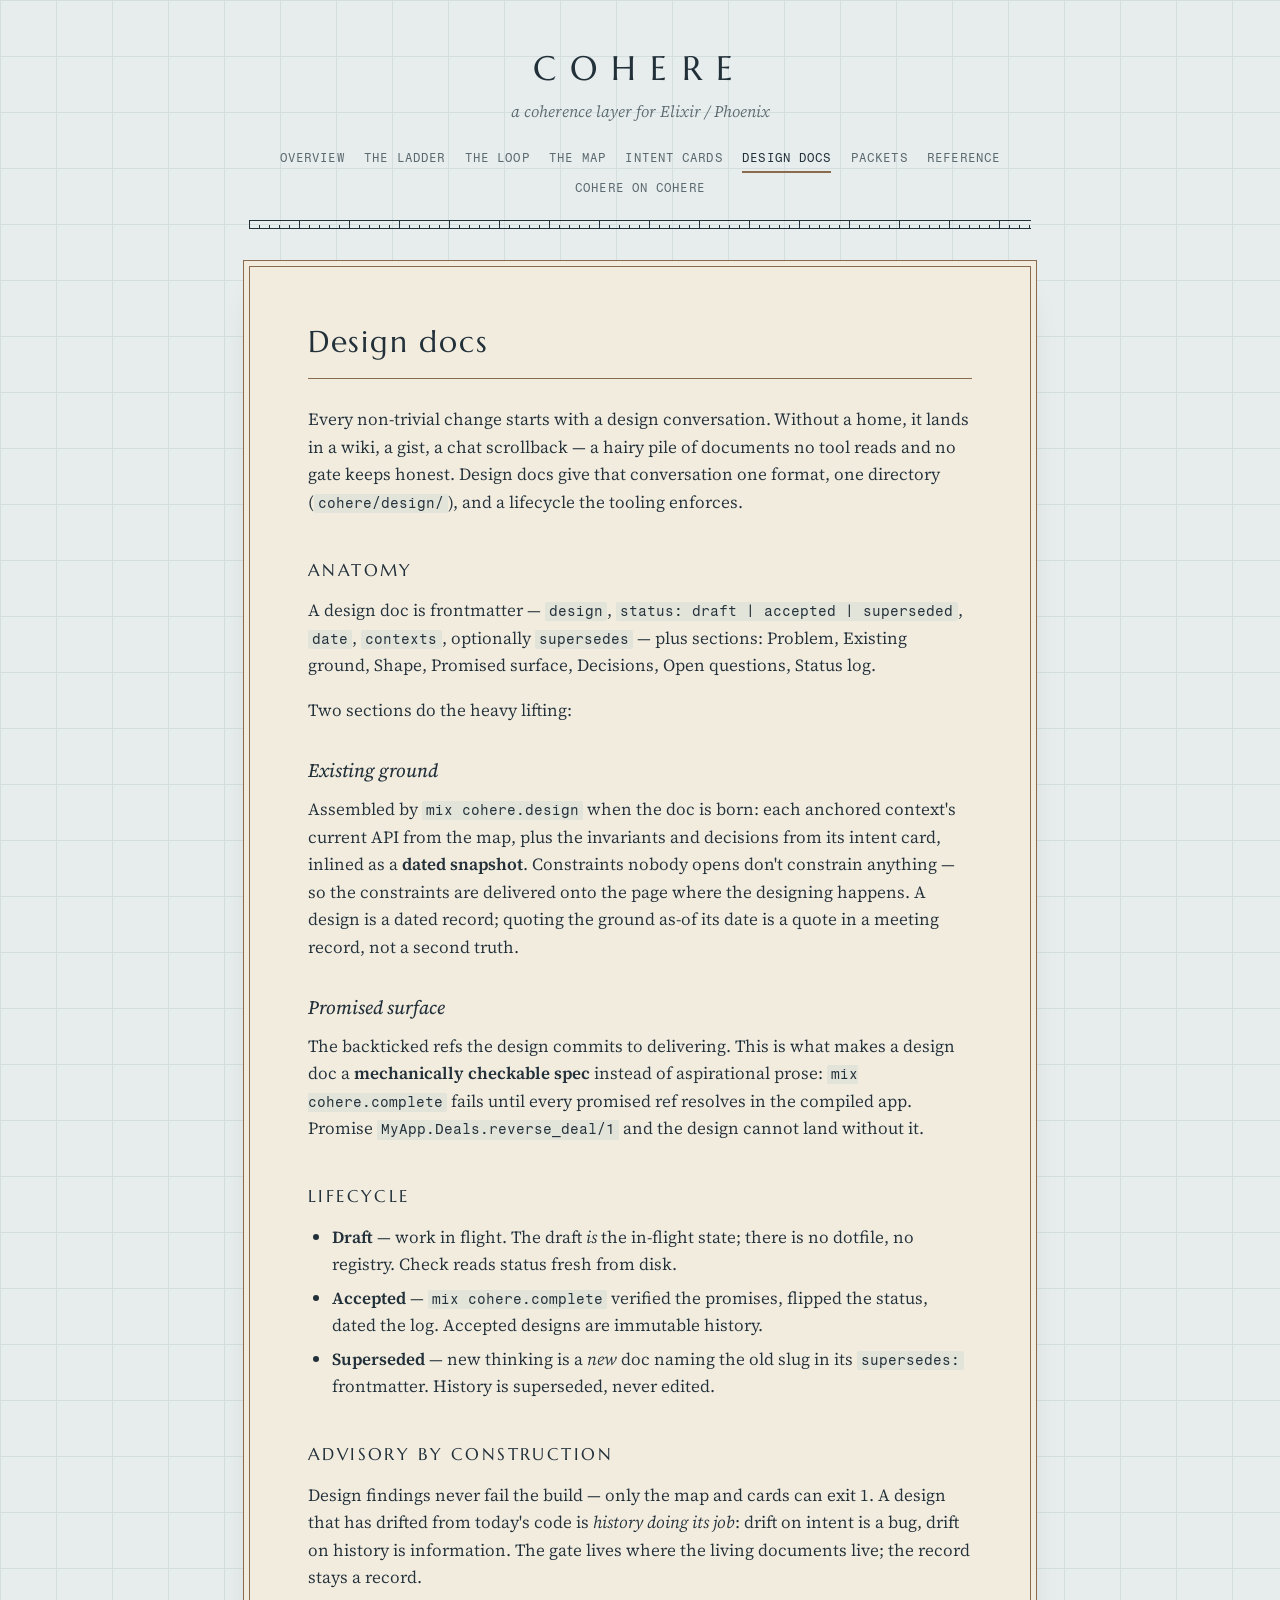
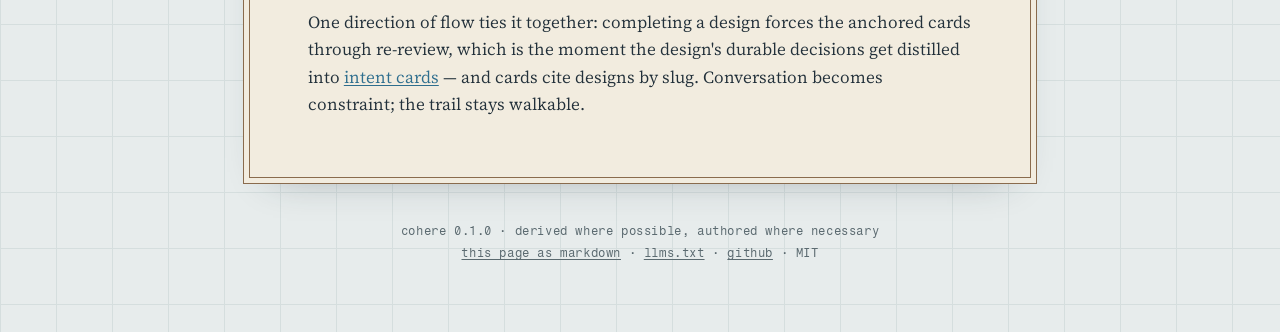
==== docs/design-docs.html @ c6f62d56 "The docs site: a survey chart, gated like the map Nine pages + llms.txt at docs/, served by GitHub P" ====
<!doctype html>
<html lang="en">
<head>
<meta charset="utf-8">
<meta name="viewport" content="width=device-width, initial-scale=1">
<title>Design docs · cohere</title>
<meta name="description" content="The design conversation you'd have anyway, landing in one format the tooling reads.">
<link rel="preconnect" href="https://fonts.googleapis.com">
<link rel="preconnect" href="https://fonts.gstatic.com" crossorigin>
<link href="https://fonts.googleapis.com/css2?family=Marcellus&family=Source+Serif+4:ital,opsz,wght@0,8..60,300..700;1,8..60,300..700&family=Fragment+Mono:ital@0;1&display=swap" rel="stylesheet">
<link rel="stylesheet" href="assets/site.css">
<link rel="icon" href="data:image/svg+xml,%3Csvg xmlns='http://www.w3.org/2000/svg' viewBox='0 0 32 32'%3E%3Cg fill='none' stroke='%238a6b4d' stroke-width='1.6'%3E%3Cpath d='M16 3 C 24 2.5, 29.5 9, 29 16 C 28.5 24, 22 29.5, 15 29 C 8 28.5, 2.5 23, 3 15.5 C 3.5 8, 9 3.5, 16 3 Z'/%3E%3Cpath d='M16 8.5 C 21 8.2, 24.5 12, 24 16.5 C 23.5 21, 20 24, 15.5 23.5 C 11 23, 8 20, 8.5 15.5 C 9 11, 12 8.8, 16 8.5 Z'/%3E%3Ccircle cx='16' cy='16' r='2.2' fill='%2322303a' stroke='none'/%3E%3C/g%3E%3C/svg%3E">
</head>
<body class="page-authored">
<a class="skip" href="#main">Skip to content</a>
<header class="masthead">
  <a class="brand" href="index.html">Cohere</a>
  <p class="brand-sub">a coherence layer for Elixir / Phoenix</p>
  <nav aria-label="Pages">
    <a href="index.html">Overview</a><a href="ladder.html">The ladder</a><a href="loop.html">The loop</a><a href="the-map.html">The map</a><a href="intent-cards.html">Intent cards</a><a href="design-docs.html" aria-current="page">Design docs</a><a href="packets.html">Packets</a><a href="reference.html">Reference</a><a href="self.html">Cohere on cohere</a>
  </nav>
</header>
<div class="graduation" aria-hidden="true"></div>
<main id="main" class="sheet">

<h1 class="page-title">Design docs</h1>

<p>Every non-trivial change starts with a design conversation. Without a
home, it lands in a wiki, a gist, a chat scrollback — a hairy pile of
documents no tool reads and no gate keeps honest. Design docs give
that conversation one format, one directory (<code>cohere/design/</code>), and a
lifecycle the tooling enforces.</p>
<h2 id="anatomy">Anatomy</h2>
<p>A design doc is frontmatter — <code>design</code>, <code>status: draft | accepted |
superseded</code>, <code>date</code>, <code>contexts</code>, optionally <code>supersedes</code> — plus
sections: Problem, Existing ground, Shape, Promised surface,
Decisions, Open questions, Status log.</p>
<p>Two sections do the heavy lifting:</p>
<h3 id="existing-ground">Existing ground</h3>
<p>Assembled by <code>mix cohere.design</code> when the doc is born: each anchored
context's current API from the map, plus the invariants and decisions
from its intent card, inlined as a <strong>dated snapshot</strong>. Constraints
nobody opens don't constrain anything — so the constraints are
delivered onto the page where the designing happens. A design is a
dated record; quoting the ground as-of its date is a quote in a
meeting record, not a second truth.</p>
<h3 id="promised-surface">Promised surface</h3>
<p>The backticked refs the design commits to delivering. This is what
makes a design doc a <strong>mechanically checkable spec</strong> instead of
aspirational prose: <code>mix cohere.complete</code> fails until every promised
ref resolves in the compiled app. Promise <code>MyApp.Deals.reverse_deal/1</code>
and the design cannot land without it.</p>
<h2 id="lifecycle">Lifecycle</h2>
<ul>
<li><strong>Draft</strong> — work in flight. The draft <em>is</em> the in-flight state;
there is no dotfile, no registry. Check reads status fresh from disk.</li>
<li><strong>Accepted</strong> — <code>mix cohere.complete</code> verified the promises, flipped
the status, dated the log. Accepted designs are immutable history.</li>
<li><strong>Superseded</strong> — new thinking is a <em>new</em> doc naming the old slug in
its <code>supersedes:</code> frontmatter. History is superseded, never edited.</li>
</ul>
<h2 id="advisory-by-construction">Advisory by construction</h2>
<p>Design findings never fail the build — only the map and cards can
exit 1. A design that has drifted from today's code is <em>history doing
its job</em>: drift on intent is a bug, drift on history is information.
The gate lives where the living documents live; the record stays a
record.</p>
<p>One direction of flow ties it together: completing a design forces the
anchored cards through re-review, which is the moment the design's
durable decisions get distilled into <a href="intent-cards.html">intent cards</a>
— and cards cite designs by slug. Conversation becomes constraint;
the trail stays walkable.</p>
</main>
<footer>
  <p>cohere 0.1.0 · derived where possible, authored where necessary</p>
  <p><a href="design-docs.md">this page as markdown</a> · <a href="llms.txt">llms.txt</a> · <a href="https://github.com/mhyrr/cohere">github</a> · MIT</p>
</footer>
</body>
</html>
---- docs/assets/site.css ----
/* cohere docs — the survey chart.
   Two papers carry the thesis: authored content sits on buff (land),
   derived content on white (soundings). Chart magenta is reserved for
   drift and hazard — nothing decorative may use it. */

:root {
  --ground: #e7ecec;        /* bathymetric wash — the water the sheet sits on */
  --ground-line: #d5dede;   /* graticule */
  --paper: #f2ecdf;         /* buff — authored sheet */
  --paper-edge: #e4dbc8;
  --card: #fdfdfa;          /* white — derived blocks and sheets */
  --ink: #22303a;           /* deep chart ink */
  --ink-soft: #5b6a70;
  --contour: #8a6b4d;       /* contour brown — rules and structure */
  --contour-faint: #cbbca2;
  --water: #2e6e8e;         /* bathy blue — links */
  --hazard: #c21e6e;        /* chart magenta — drift/hazard ONLY */
  --serif: "Source Serif 4", Georgia, serif;
  --display: "Marcellus", Georgia, serif;
  --mono: "Fragment Mono", ui-monospace, "SF Mono", monospace;
}

* { box-sizing: border-box; margin: 0; padding: 0; }

html { font-size: 17px; }

body {
  font-family: var(--serif);
  font-weight: 380;
  color: var(--ink);
  line-height: 1.62;
  background-color: var(--ground);
  background-image:
    linear-gradient(var(--ground-line) 1px, transparent 1px),
    linear-gradient(90deg, var(--ground-line) 1px, transparent 1px);
  background-size: 56px 56px;
  min-height: 100vh;
  display: flex;
  flex-direction: column;
  align-items: center;
  padding: 0 1.25rem 4rem;
}

.skip {
  position: absolute;
  left: -9999px;
  background: var(--card);
  padding: 0.5rem 1rem;
}
.skip:focus { left: 1rem; top: 1rem; z-index: 10; }

a { color: var(--water); text-decoration-thickness: 1px; text-underline-offset: 2px; }
a:hover { text-decoration-thickness: 2px; }
:focus-visible { outline: 2px solid var(--water); outline-offset: 2px; }

/* -- masthead: the chart's title block ----------------------------------- */

.masthead {
  width: min(46rem, 100%);
  text-align: center;
  padding: 2.4rem 0 1.1rem;
}

.brand {
  font-family: var(--display);
  font-size: 2rem;
  letter-spacing: 0.42em;
  text-indent: 0.42em; /* recenters tracked caps */
  text-transform: uppercase;
  color: var(--ink);
  text-decoration: none;
}

.brand-sub {
  font-family: var(--serif);
  font-style: italic;
  color: var(--ink-soft);
  font-size: 0.95rem;
  margin-top: 0.15rem;
}

.masthead nav {
  margin-top: 1.15rem;
  display: flex;
  flex-wrap: wrap;
  justify-content: center;
  gap: 0.1rem 1.15rem;
}

.masthead nav a {
  font-family: var(--mono);
  font-size: 0.72rem;
  letter-spacing: 0.09em;
  text-transform: uppercase;
  color: var(--ink-soft);
  text-decoration: none;
  padding: 0.2rem 0;
}

.masthead nav a:hover { color: var(--ink); }
.masthead nav a[aria-current="page"] {
  color: var(--ink);
  border-bottom: 2px solid var(--contour);
}

/* -- graduation strip: the neatline's tick scale -------------------------- */

.graduation {
  width: min(46rem, 100%);
  height: 9px;
  border-top: 1px solid var(--ink);
  border-bottom: 1px solid var(--ink);
  background-image:
    repeating-linear-gradient(90deg, var(--ink) 0 1px, transparent 1px 10px),
    repeating-linear-gradient(90deg, var(--ink) 0 1px, transparent 1px 50px);
  background-size: 100% 3px, 100% 7px;
  background-position: bottom, bottom;
  background-repeat: no-repeat;
  margin-bottom: 2.2rem;
}

/* -- the sheet: buff for authored pages, white for derived ---------------- */

.sheet {
  width: min(46rem, 100%);
  background: var(--paper);
  border: 1px solid var(--contour);
  box-shadow: 0 0 0 5px var(--paper), 0 0 0 6px var(--contour),
    0 18px 40px -24px rgba(34, 48, 58, 0.45);
  padding: 3rem 3.4rem 3.4rem;
}

.page-derived .sheet { background: var(--card); box-shadow: 0 0 0 5px var(--card), 0 0 0 6px var(--contour), 0 18px 40px -24px rgba(34, 48, 58, 0.45); }

/* -- type ------------------------------------------------------------------ */

.page-title {
  font-family: var(--display);
  font-weight: 400;
  font-size: 1.75rem;
  letter-spacing: 0.06em;
  border-bottom: 1px solid var(--contour);
  padding-bottom: 0.7rem;
  margin-bottom: 1.6rem;
}

/* land features: tracked roman caps */
h2 {
  font-family: var(--display);
  font-weight: 400;
  font-size: 1.02rem;
  letter-spacing: 0.14em;
  text-transform: uppercase;
  color: var(--ink);
  margin: 2.3rem 0 0.8rem;
}

/* water features: italic serif, the chart convention */
h3 {
  font-family: var(--serif);
  font-style: italic;
  font-weight: 480;
  font-size: 1.12rem;
  margin: 1.8rem 0 0.6rem;
}

h4 {
  font-family: var(--mono);
  font-size: 0.8rem;
  letter-spacing: 0.08em;
  text-transform: uppercase;
  color: var(--ink-soft);
  margin: 1.5rem 0 0.5rem;
}

p { margin: 0 0 1rem; }
p:last-child { margin-bottom: 0; }

ul, ol { margin: 0 0 1rem 1.4rem; }
li { margin-bottom: 0.35rem; }

strong { font-weight: 620; }

blockquote {
  font-style: italic;
  color: var(--ink-soft);
  border-left: 2px solid var(--contour);
  padding-left: 1.1rem;
  margin: 1.4rem 0;
}

hr {
  border: none;
  border-top: 1px dashed var(--contour-faint);
  margin: 2rem 0;
}

/* -- code: soundings -------------------------------------------------------- */

code {
  font-family: var(--mono);
  font-size: 0.83em;
  /* keep ~> and -> literal; an arrow ligature in Elixir version specs lies */
  font-variant-ligatures: none;
  font-feature-settings: "liga" 0, "calt" 0;
}

p code, li code, h2 code, h3 code, blockquote code {
  background: rgba(46, 110, 142, 0.08);
  padding: 0.08em 0.3em;
  border-radius: 2px;
}

pre {
  background: var(--card);
  border: 1px solid var(--paper-edge);
  border-left: 3px solid var(--contour-faint);
  padding: 1rem 1.15rem;
  overflow-x: auto;
  margin: 0 0 1.15rem;
  line-height: 1.5;
}

.page-derived pre {
  background: #f2f6f7; /* soundings sit on pale water in a white sheet */
  border-color: var(--ground-line);
}

pre code { font-size: 0.78rem; background: none; padding: 0; }

/* -- the signature: edition notices on derived content ---------------------- */

.stamp {
  font-family: var(--mono);
  font-size: 0.7rem;
  letter-spacing: 0.05em;
  color: var(--ink-soft);
  border-top: 1px solid var(--contour);
  border-bottom: 1px solid var(--contour);
  padding: 0.4rem 0.1rem;
  margin: 1.6rem 0;
}

.stamp::before { content: "⌖ "; color: var(--contour); }

/* embedded document panels on the self page */
.derived-doc, .authored-doc {
  border: 1px solid var(--paper-edge);
  padding: 1.6rem 1.8rem;
  margin: 1.2rem 0 1.8rem;
}
.derived-doc { background: var(--card); }
.page-derived .authored-doc { background: var(--paper); border-color: var(--contour-faint); }

/* -- hazard: chart magenta, drift semantics only ----------------------------- */

.hazard { color: var(--hazard); }

pre .hazard { font-weight: 400; }

/* -- hero (index only) -------------------------------------------------------- */

.hero {
  position: relative;
  padding: 1.2rem 0 0.4rem;
  margin-bottom: 1rem;
}

.hero-contours {
  position: absolute;
  right: -2.2rem;
  top: -1.8rem;
  width: 300px;
  max-width: 55%;
  opacity: 0.5;
  pointer-events: none;
}

.hero-thesis {
  position: relative;
  font-family: var(--serif);
  font-style: italic;
  font-weight: 420;
  font-size: 1.42rem;
  line-height: 1.5;
  max-width: 33ch;
  margin-bottom: 1.2rem;
}

.hero-attribution {
  position: relative;
  font-family: var(--mono);
  font-size: 0.72rem;
  letter-spacing: 0.06em;
  color: var(--ink-soft);
}

/* -- ladder rungs (index + ladder pages) --------------------------------------- */

.rungs { list-style: none; margin: 1.2rem 0 1.4rem; }

.rungs li {
  display: grid;
  grid-template-columns: 3.2rem 11.5rem 1fr;
  gap: 0 1rem;
  padding: 0.55rem 0.2rem;
  border-top: 1px solid var(--contour-faint);
  align-items: baseline;
}

.rungs li:last-child { border-bottom: 1px solid var(--contour-faint); }

.rungs .lvl {
  font-family: var(--mono);
  font-size: 0.75rem;
  letter-spacing: 0.06em;
  color: var(--contour);
}

.rungs .what {
  font-family: var(--display);
  font-size: 0.85rem;
  letter-spacing: 0.07em;
  text-transform: uppercase;
}

.rungs .how { color: var(--ink-soft); font-size: 0.92rem; }

/* -- footer --------------------------------------------------------------------- */

footer {
  width: min(46rem, 100%);
  text-align: center;
  font-family: var(--mono);
  font-size: 0.7rem;
  letter-spacing: 0.05em;
  color: var(--ink-soft);
  margin-top: 2.4rem;
}

footer p { margin: 0.2rem 0; }
footer a { color: var(--ink-soft); }

/* -- small screens ----------------------------------------------------------------- */

@media (max-width: 640px) {
  html { font-size: 16px; }
  .sheet { padding: 1.8rem 1.3rem 2rem; }
  .rungs li { grid-template-columns: 2.4rem 1fr; }
  .rungs .how { grid-column: 2; margin-top: 0.15rem; }
  .hero-contours { display: none; }
  .hero-thesis { max-width: none; }
}

@media (prefers-reduced-motion: reduce) {
  * { animation: none !important; transition: none !important; }
}
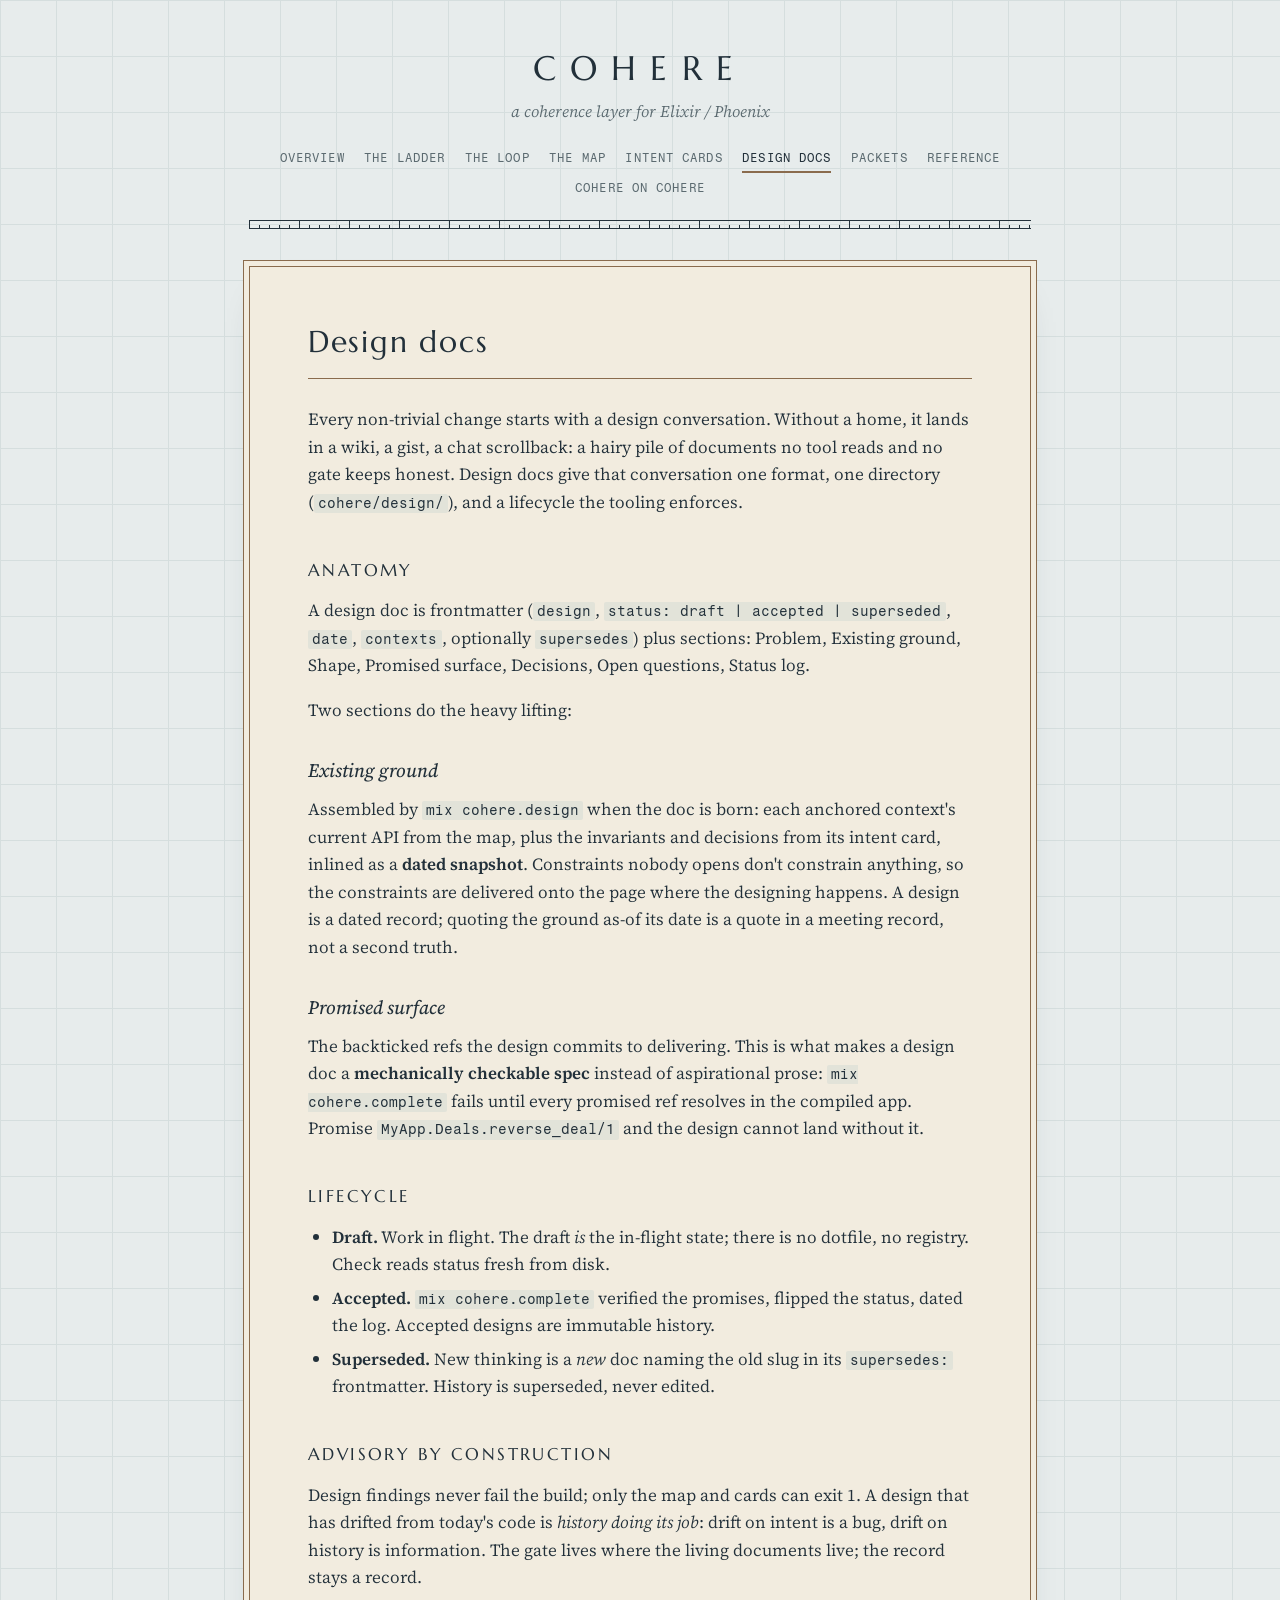
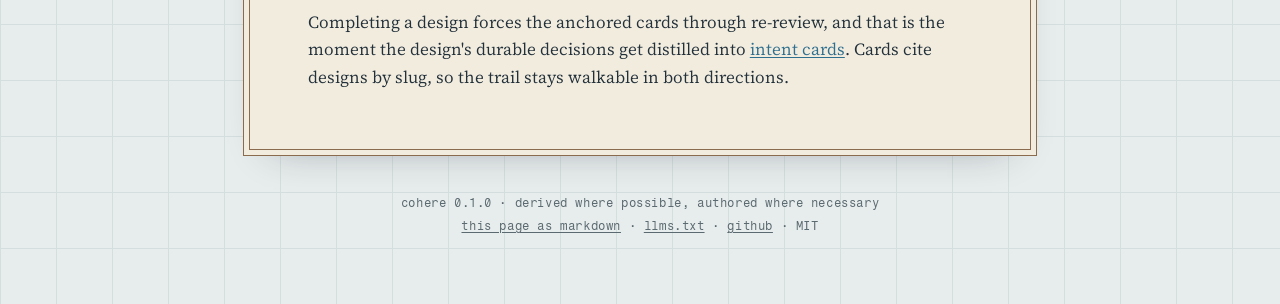
==== commit 1a24bfcd: "Copy sweep: the pages stop announcing The hero caption pointed at its own thesis; it's gone. Em dash" ====
--- a/docs/design-docs.html
+++ b/docs/design-docs.html
@@ -26,13 +26,13 @@
 <h1 class="page-title">Design docs</h1>
 
 <p>Every non-trivial change starts with a design conversation. Without a
-home, it lands in a wiki, a gist, a chat scrollback — a hairy pile of
+home, it lands in a wiki, a gist, a chat scrollback: a hairy pile of
 documents no tool reads and no gate keeps honest. Design docs give
 that conversation one format, one directory (<code>cohere/design/</code>), and a
 lifecycle the tooling enforces.</p>
 <h2 id="anatomy">Anatomy</h2>
-<p>A design doc is frontmatter — <code>design</code>, <code>status: draft | accepted |
-superseded</code>, <code>date</code>, <code>contexts</code>, optionally <code>supersedes</code> — plus
+<p>A design doc is frontmatter (<code>design</code>, <code>status: draft | accepted |
+superseded</code>, <code>date</code>, <code>contexts</code>, optionally <code>supersedes</code>) plus
 sections: Problem, Existing ground, Shape, Promised surface,
 Decisions, Open questions, Status log.</p>
 <p>Two sections do the heavy lifting:</p>
@@ -40,7 +40,7 @@
 <p>Assembled by <code>mix cohere.design</code> when the doc is born: each anchored
 context's current API from the map, plus the invariants and decisions
 from its intent card, inlined as a <strong>dated snapshot</strong>. Constraints
-nobody opens don't constrain anything — so the constraints are
+nobody opens don't constrain anything, so the constraints are
 delivered onto the page where the designing happens. A design is a
 dated record; quoting the ground as-of its date is a quote in a
 meeting record, not a second truth.</p>
@@ -52,24 +52,23 @@
 and the design cannot land without it.</p>
 <h2 id="lifecycle">Lifecycle</h2>
 <ul>
-<li><strong>Draft</strong> — work in flight. The draft <em>is</em> the in-flight state;
+<li><strong>Draft.</strong> Work in flight. The draft <em>is</em> the in-flight state;
 there is no dotfile, no registry. Check reads status fresh from disk.</li>
-<li><strong>Accepted</strong> — <code>mix cohere.complete</code> verified the promises, flipped
+<li><strong>Accepted.</strong> <code>mix cohere.complete</code> verified the promises, flipped
 the status, dated the log. Accepted designs are immutable history.</li>
-<li><strong>Superseded</strong> — new thinking is a <em>new</em> doc naming the old slug in
+<li><strong>Superseded.</strong> New thinking is a <em>new</em> doc naming the old slug in
 its <code>supersedes:</code> frontmatter. History is superseded, never edited.</li>
 </ul>
 <h2 id="advisory-by-construction">Advisory by construction</h2>
-<p>Design findings never fail the build — only the map and cards can
+<p>Design findings never fail the build; only the map and cards can
 exit 1. A design that has drifted from today's code is <em>history doing
 its job</em>: drift on intent is a bug, drift on history is information.
 The gate lives where the living documents live; the record stays a
 record.</p>
-<p>One direction of flow ties it together: completing a design forces the
-anchored cards through re-review, which is the moment the design's
-durable decisions get distilled into <a href="intent-cards.html">intent cards</a>
-— and cards cite designs by slug. Conversation becomes constraint;
-the trail stays walkable.</p>
+<p>Completing a design forces the anchored cards through re-review, and
+that is the moment the design's durable decisions get distilled into
+<a href="intent-cards.html">intent cards</a>. Cards cite designs by slug, so the
+trail stays walkable in both directions.</p>
 </main>
 <footer>
   <p>cohere 0.1.0 · derived where possible, authored where necessary</p>
--- a/docs/assets/site.css
+++ b/docs/assets/site.css
@@ -287,14 +287,6 @@
   margin-bottom: 1.2rem;
 }
 
-.hero-attribution {
-  position: relative;
-  font-family: var(--mono);
-  font-size: 0.72rem;
-  letter-spacing: 0.06em;
-  color: var(--ink-soft);
-}
-
 /* -- ladder rungs (index + ladder pages) --------------------------------------- */
 
 .rungs { list-style: none; margin: 1.2rem 0 1.4rem; }
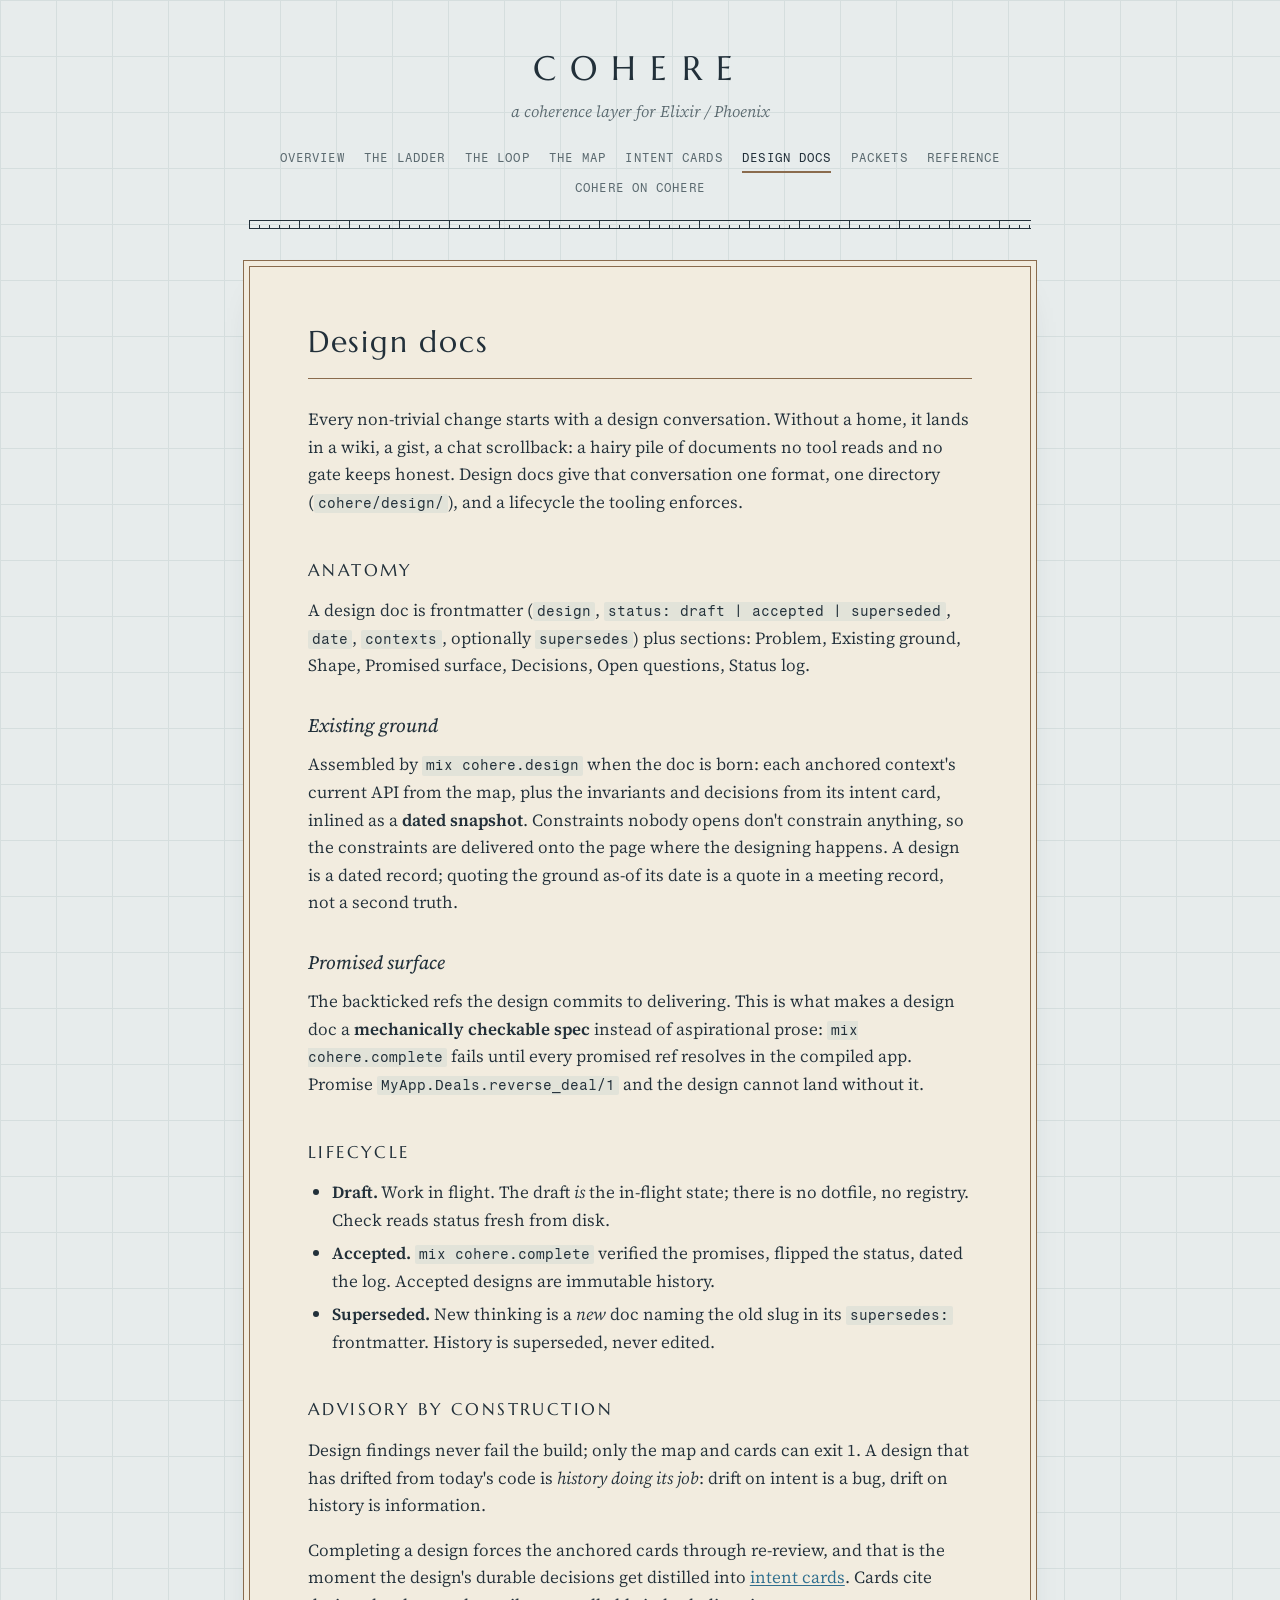
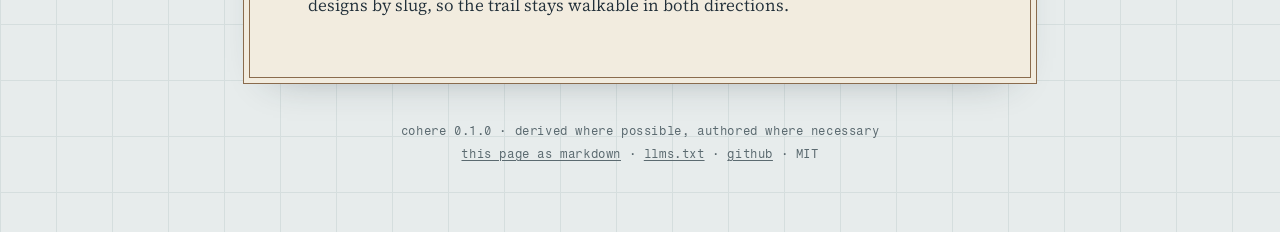
==== commit 70d74174: "Copy pass two: fewer epigrams, no ticks 'The tool assembles; the mind judges' and its semicolon-pivo" ====
--- a/docs/design-docs.html
+++ b/docs/design-docs.html
@@ -35,7 +35,6 @@
 superseded</code>, <code>date</code>, <code>contexts</code>, optionally <code>supersedes</code>) plus
 sections: Problem, Existing ground, Shape, Promised surface,
 Decisions, Open questions, Status log.</p>
-<p>Two sections do the heavy lifting:</p>
 <h3 id="existing-ground">Existing ground</h3>
 <p>Assembled by <code>mix cohere.design</code> when the doc is born: each anchored
 context's current API from the map, plus the invariants and decisions
@@ -62,9 +61,7 @@
 <h2 id="advisory-by-construction">Advisory by construction</h2>
 <p>Design findings never fail the build; only the map and cards can
 exit 1. A design that has drifted from today's code is <em>history doing
-its job</em>: drift on intent is a bug, drift on history is information.
-The gate lives where the living documents live; the record stays a
-record.</p>
+its job</em>: drift on intent is a bug, drift on history is information.</p>
 <p>Completing a design forces the anchored cards through re-review, and
 that is the moment the design's durable decisions get distilled into
 <a href="intent-cards.html">intent cards</a>. Cards cite designs by slug, so the
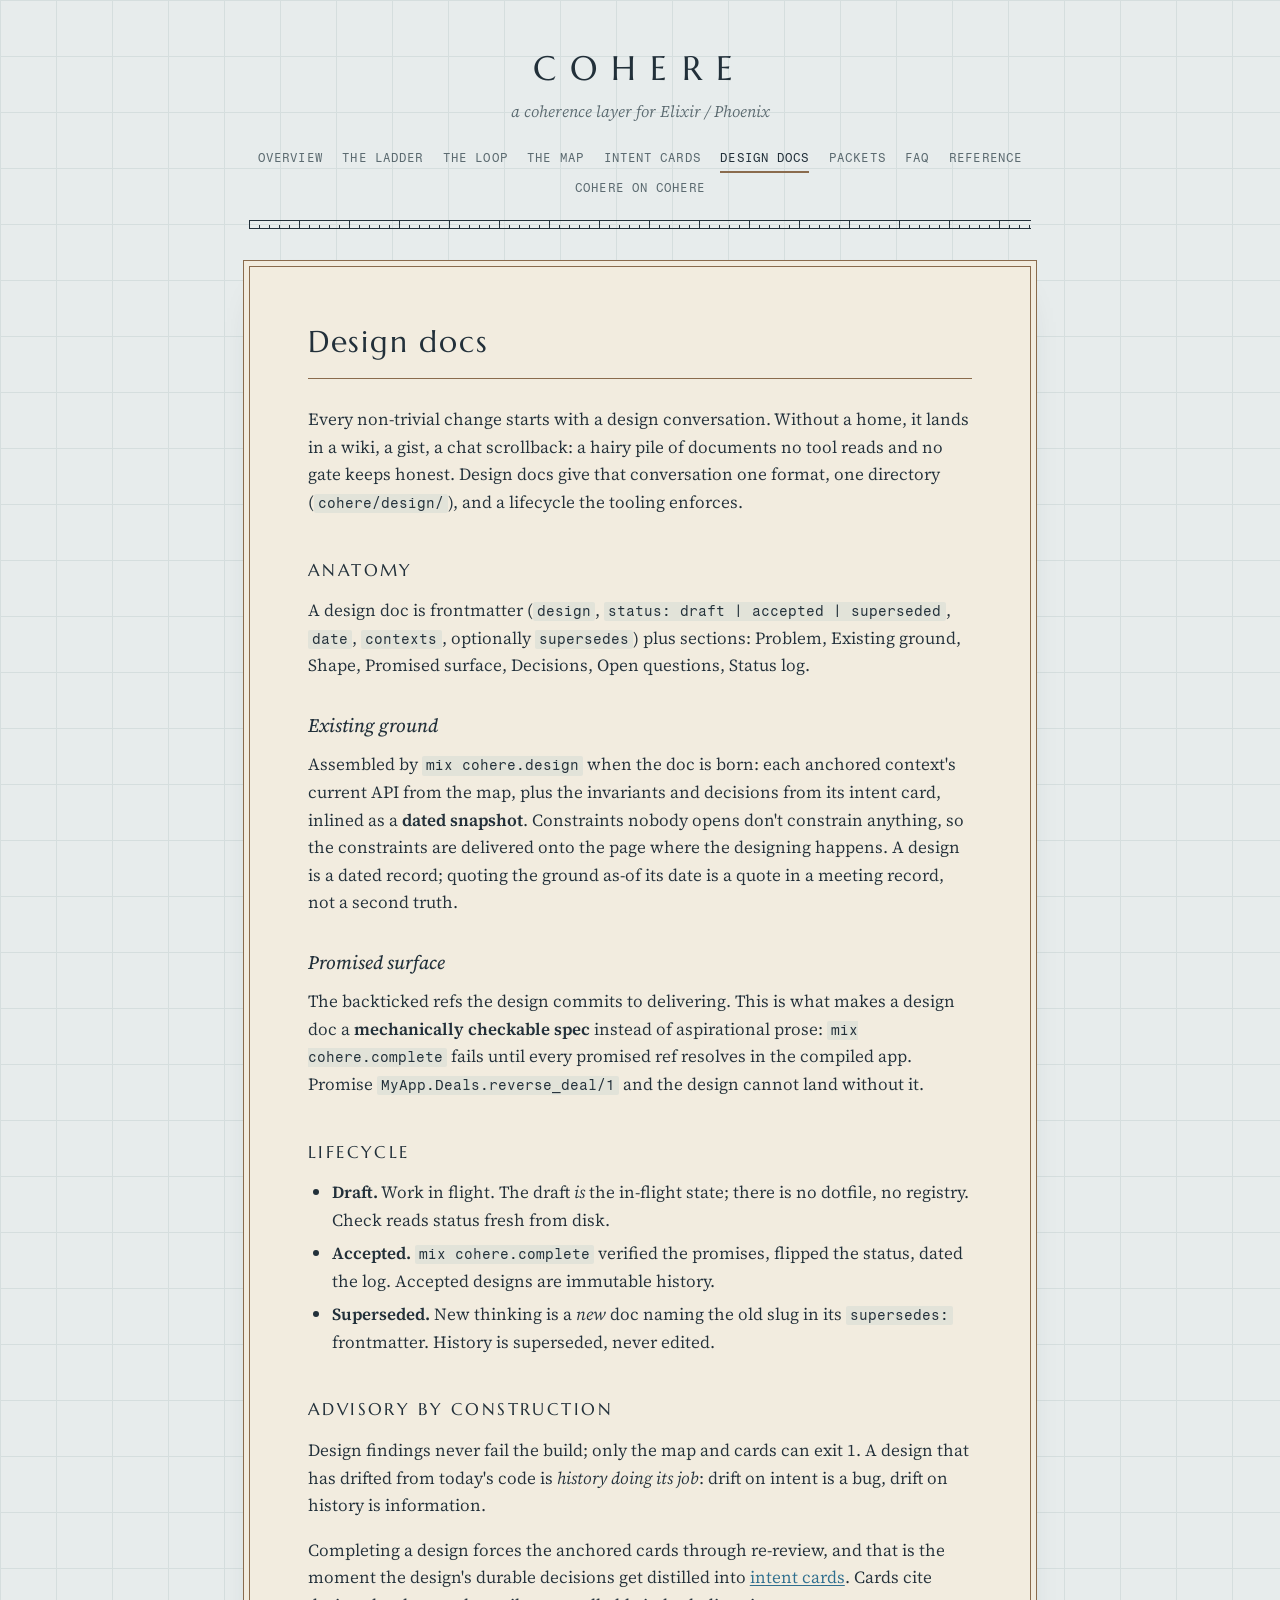
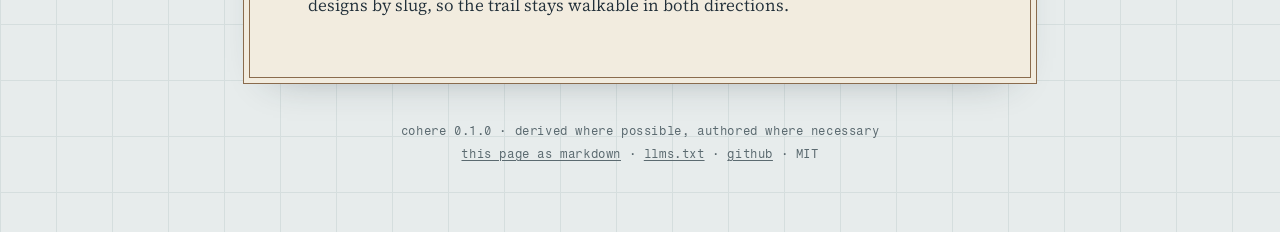
==== commit 258f1d1e: "FAQ: the skeptic's questions, answered short Why-not-git, the behavior-change concession, rubber-sta" ====
--- a/docs/design-docs.html
+++ b/docs/design-docs.html
@@ -17,7 +17,7 @@
   <a class="brand" href="index.html">Cohere</a>
   <p class="brand-sub">a coherence layer for Elixir / Phoenix</p>
   <nav aria-label="Pages">
-    <a href="index.html">Overview</a><a href="ladder.html">The ladder</a><a href="loop.html">The loop</a><a href="the-map.html">The map</a><a href="intent-cards.html">Intent cards</a><a href="design-docs.html" aria-current="page">Design docs</a><a href="packets.html">Packets</a><a href="reference.html">Reference</a><a href="self.html">Cohere on cohere</a>
+    <a href="index.html">Overview</a><a href="ladder.html">The ladder</a><a href="loop.html">The loop</a><a href="the-map.html">The map</a><a href="intent-cards.html">Intent cards</a><a href="design-docs.html" aria-current="page">Design docs</a><a href="packets.html">Packets</a><a href="faq.html">FAQ</a><a href="reference.html">Reference</a><a href="self.html">Cohere on cohere</a>
   </nav>
 </header>
 <div class="graduation" aria-hidden="true"></div>
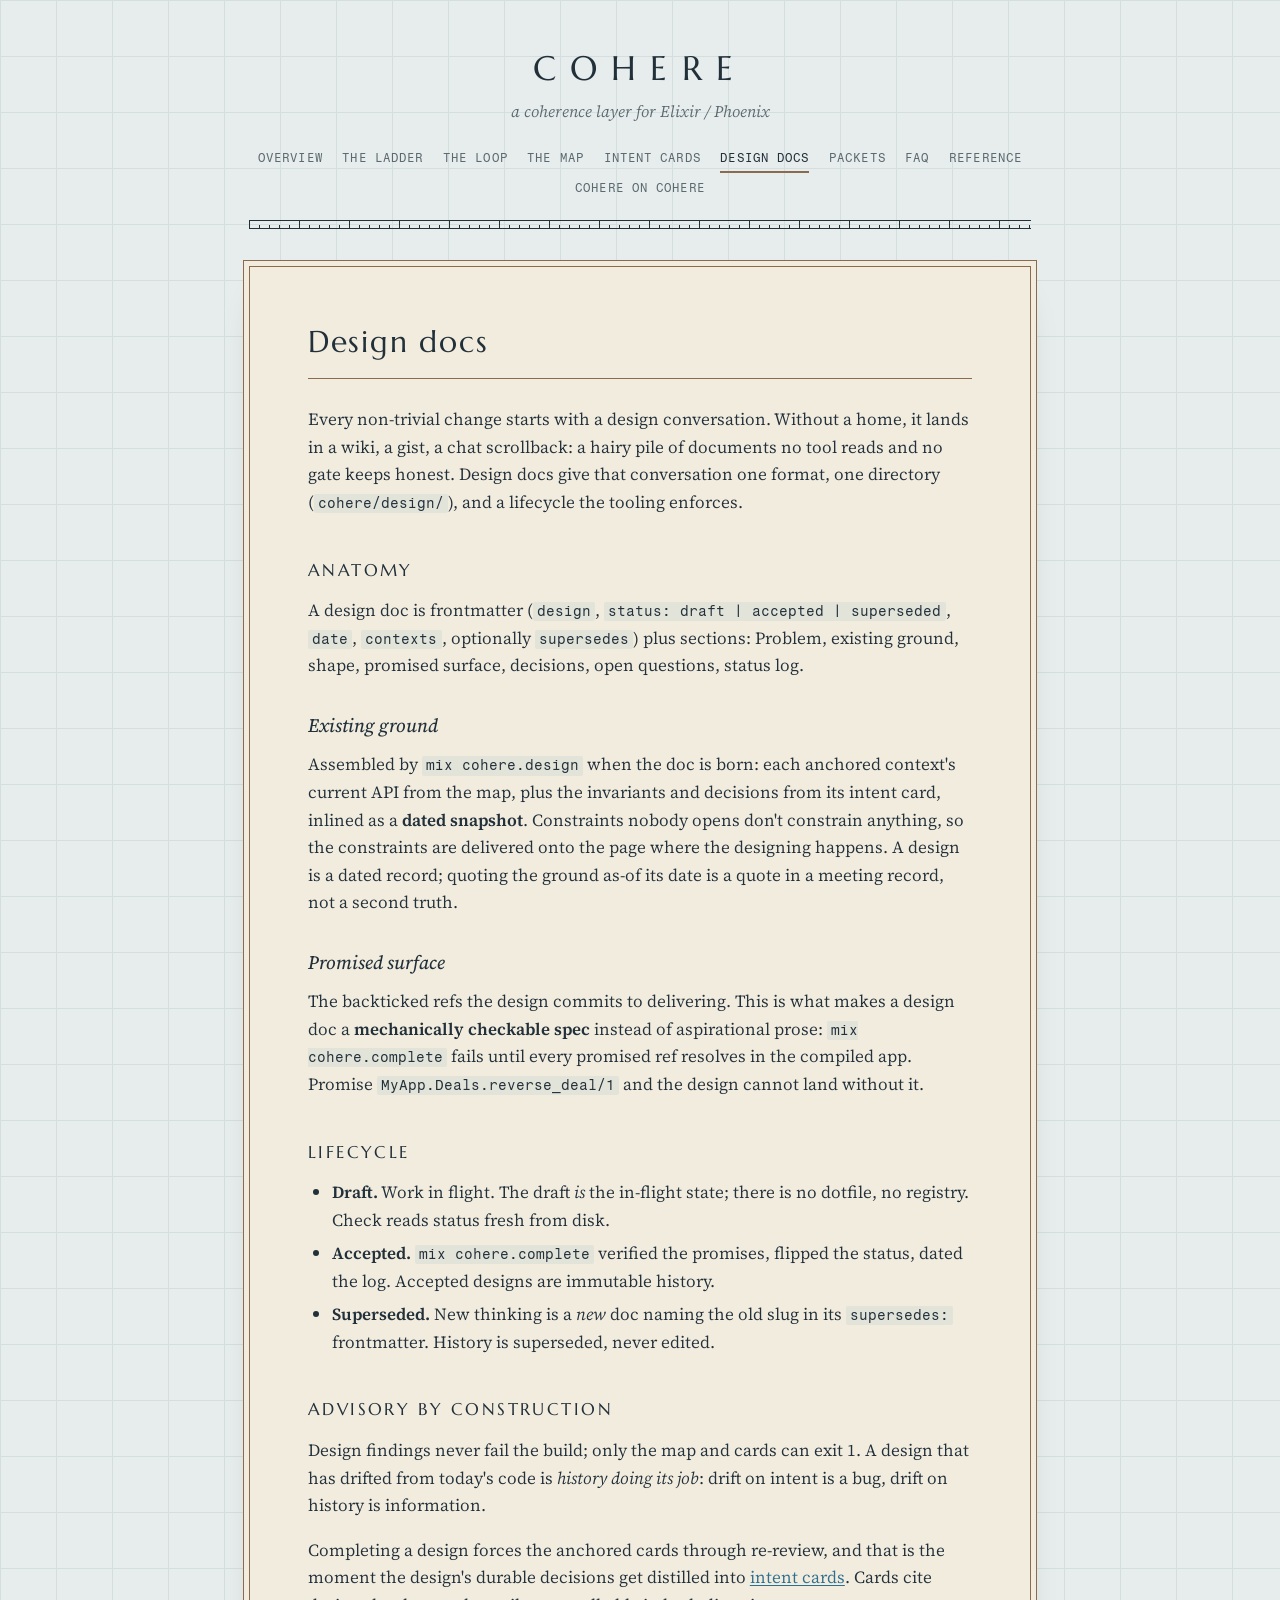
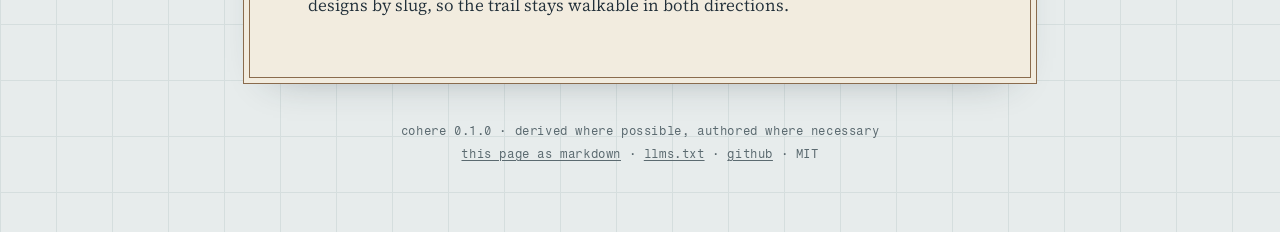
==== commit 83ccd04f: "Voice pass over README, docs site, and moduledoc Em dashes recast, aphorisms trimmed, example slugs " ====
--- a/docs/design-docs.html
+++ b/docs/design-docs.html
@@ -33,8 +33,8 @@
 <h2 id="anatomy">Anatomy</h2>
 <p>A design doc is frontmatter (<code>design</code>, <code>status: draft | accepted |
 superseded</code>, <code>date</code>, <code>contexts</code>, optionally <code>supersedes</code>) plus
-sections: Problem, Existing ground, Shape, Promised surface,
-Decisions, Open questions, Status log.</p>
+sections: Problem, existing ground, shape, promised surface,
+decisions, open questions, status log.</p>
 <h3 id="existing-ground">Existing ground</h3>
 <p>Assembled by <code>mix cohere.design</code> when the doc is born: each anchored
 context's current API from the map, plus the invariants and decisions
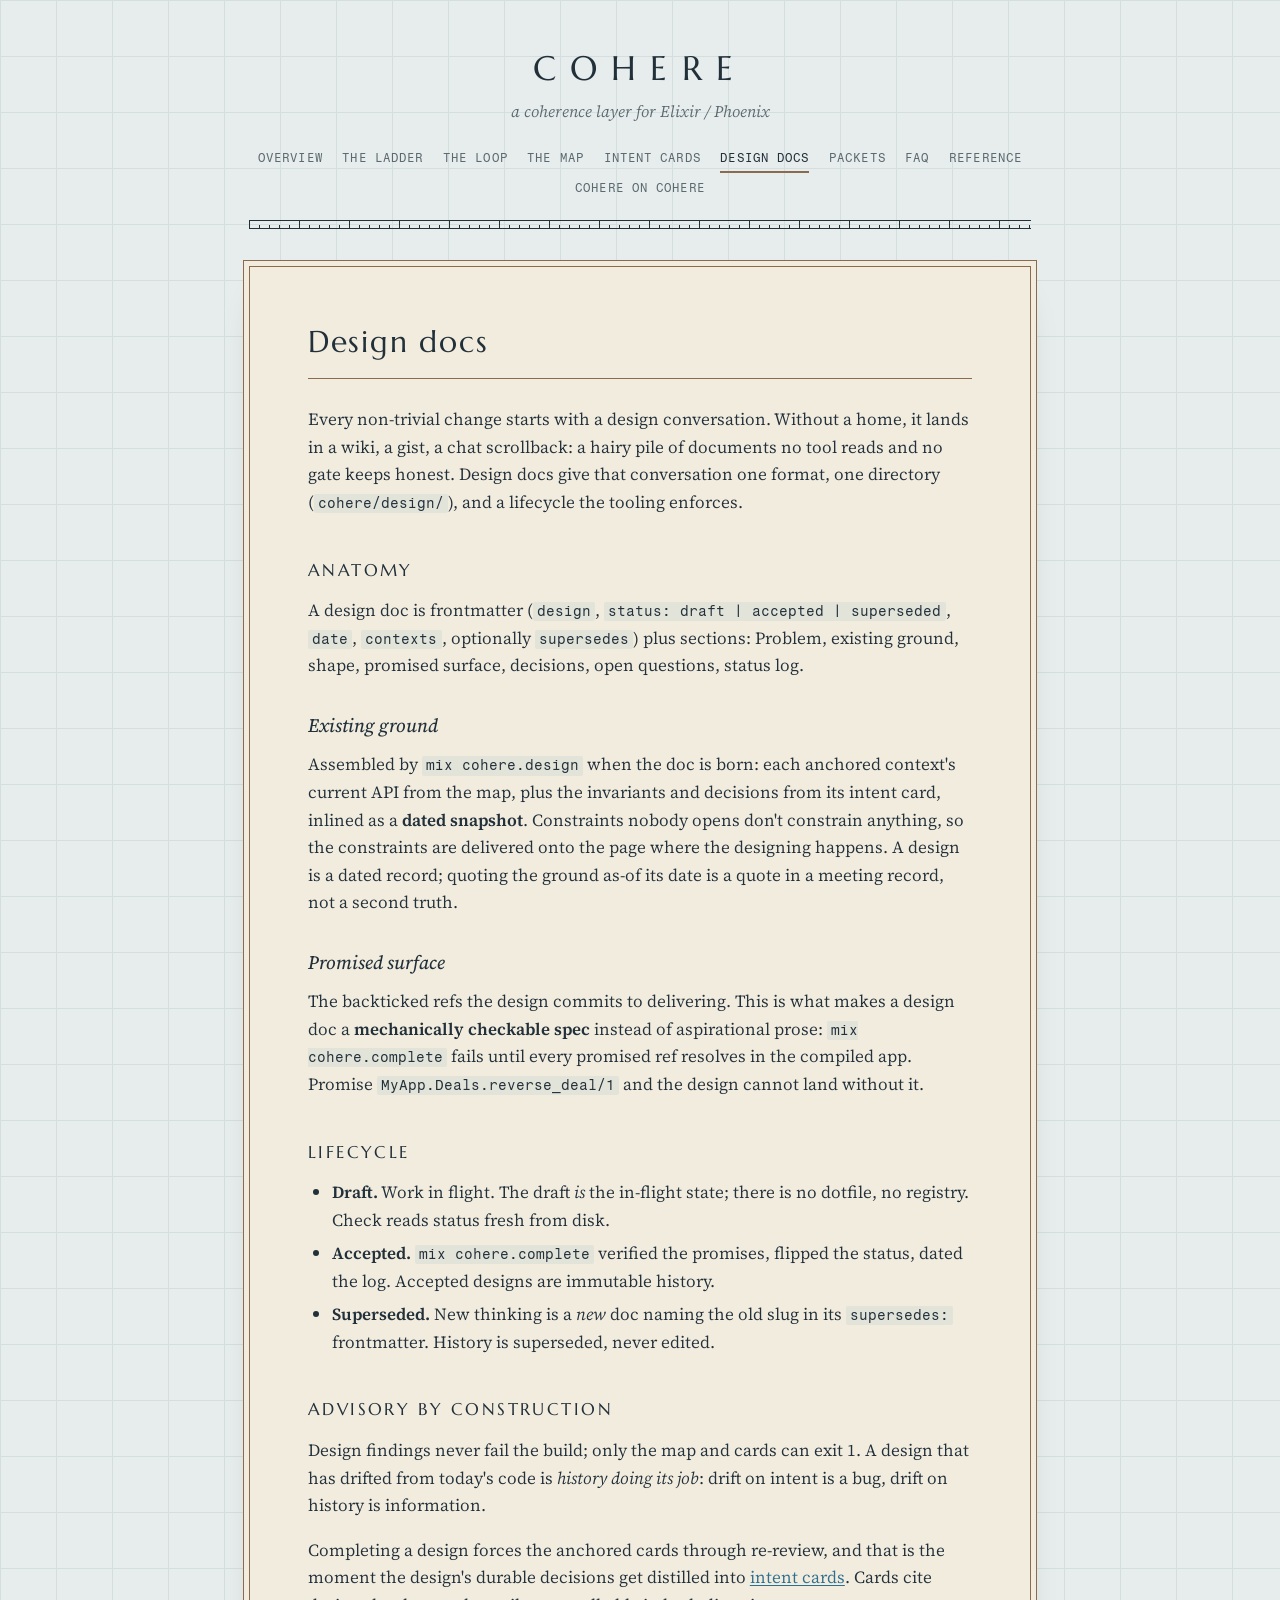
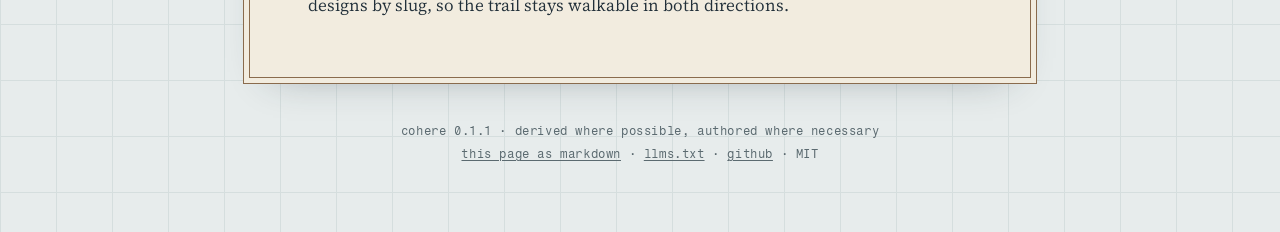
==== commit f92b0808: "Release v0.1.1: documentation pass" ====
--- a/docs/design-docs.html
+++ b/docs/design-docs.html
@@ -68,7 +68,7 @@
 trail stays walkable in both directions.</p>
 </main>
 <footer>
-  <p>cohere 0.1.0 · derived where possible, authored where necessary</p>
+  <p>cohere 0.1.1 · derived where possible, authored where necessary</p>
   <p><a href="design-docs.md">this page as markdown</a> · <a href="llms.txt">llms.txt</a> · <a href="https://github.com/mhyrr/cohere">github</a> · MIT</p>
 </footer>
 </body>
